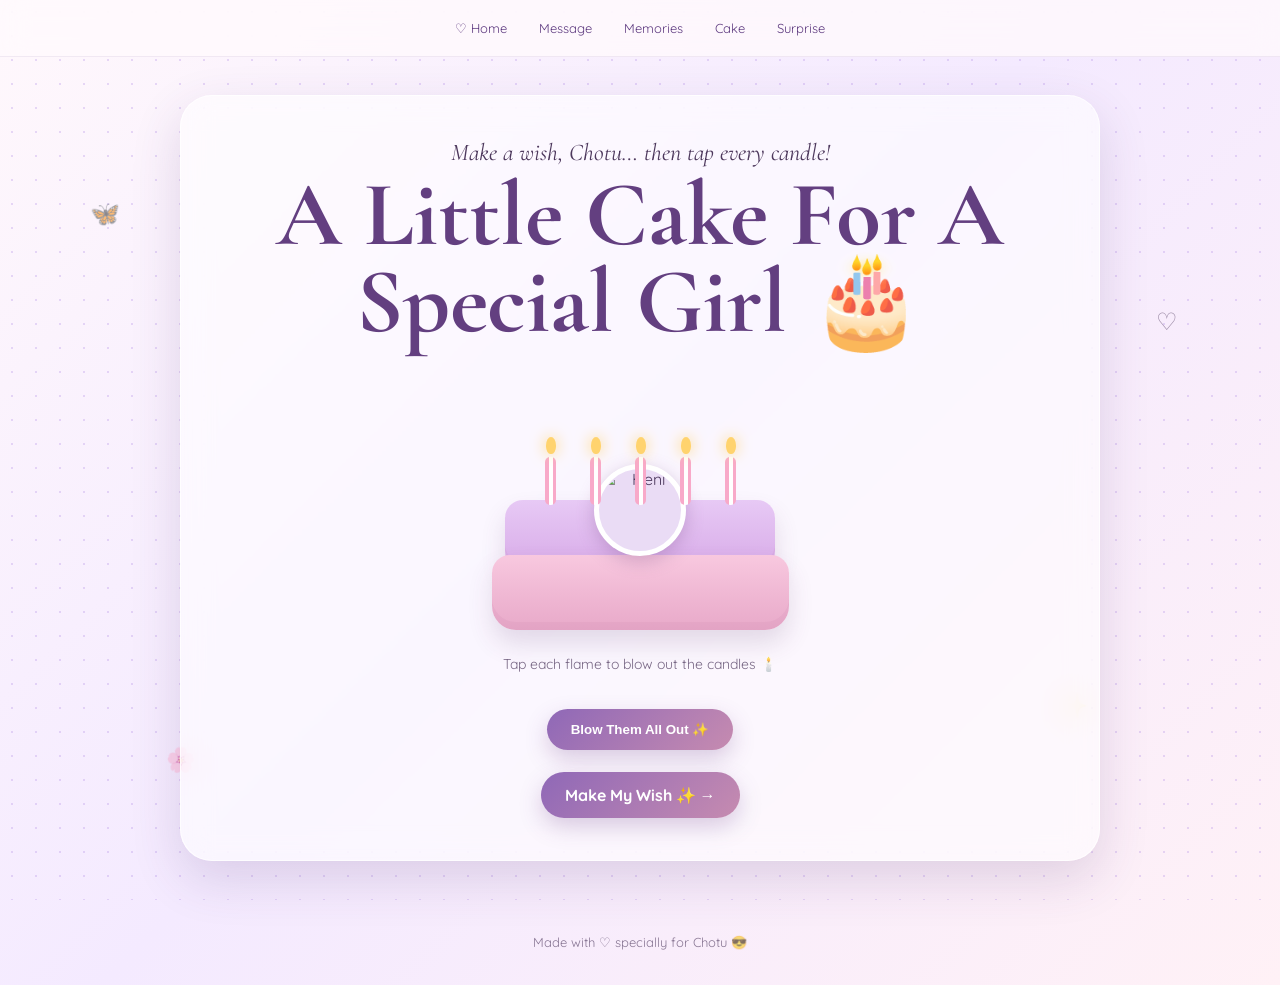
==== cake.html @ 4b4d5ca4 "Add files via upload" ====
<!doctype html><html lang="en"><head><meta charset="utf-8"><meta name="viewport" content="width=device-width,initial-scale=1">
<title>A Little Cake For A Special Girl 🎂</title><link rel="stylesheet" href="style.css"></head><body>
<div class="floating f1">🦋</div><div class="floating f2">♡</div><div class="floating f3">🌸</div><div class="floating f4">✨</div>
<nav><a href="index.html">♡ Home</a><a href="message.html">Message</a><a href="memories.html">Memories</a><a href="cake.html">Cake</a><a href="surprise.html">Surprise</a></nav><main class="hero"><div class="container"><div class="card"><div class="script" style="font-size:24px">Make a wish, Chotu… then tap every candle!</div><h1>A Little Cake For A Special Girl 🎂</h1><div class="cake-wrap">
        <div class="cake">
          <div class="candles"><div class="candle"><span class="flame"></span></div><div class="candle"><span class="flame"></span></div><div class="candle"><span class="flame"></span></div><div class="candle"><span class="flame"></span></div><div class="candle"><span class="flame"></span></div></div>
          <img class="cake-photo" src="assets/photo1.jpg" alt="Heni">
          <div class="icing"></div><div class="layer top"></div><div class="layer bottom"></div>
        </div><p class="hint">Tap each flame to blow out the candles 🕯️</p>
        <button class="btn" id="wishBtn">Blow Them All Out ✨</button>
        </div><a class="btn" href="surprise.html">Make My Wish ✨ →</a></div></div></main>
<footer>Made with ♡ specially for Chotu 😎</footer><script src="script.js"></script></body></html>
---- style.css ----
@import url('https://fonts.googleapis.com/css2?family=Cormorant+Garamond:wght@500;600;700&family=Quicksand:wght@400;500;600;700&display=swap');

:root{
  --lav:#b99be8; --deep:#5d397f; --pink:#f5c9dc; --cream:#fff8fb;
  --glass:rgba(255,255,255,.58); --shadow:0 18px 50px rgba(83,52,111,.16);
}
*{box-sizing:border-box}
html{scroll-behavior:smooth}
body{
  margin:0; min-height:100vh; color:#4d385d; font-family:Quicksand,sans-serif;
  background:linear-gradient(135deg,#fff8fc 0%,#f4eaff 48%,#fff1f6 100%);
  overflow-x:hidden;
}
body:before{
  content:""; position:fixed; inset:0; pointer-events:none; opacity:.35;
  background-image:radial-gradient(#b99be8 1px,transparent 1px);
  background-size:24px 24px;
}
nav{
  position:sticky; top:0; z-index:20; display:flex; justify-content:center; gap:8px;
  padding:12px 8px; background:rgba(255,250,253,.76); backdrop-filter:blur(14px);
  border-bottom:1px solid rgba(120,80,150,.1);
}
nav a{color:var(--deep); text-decoration:none; padding:8px 12px; border-radius:20px; font-size:13px}
nav a:hover,nav a.active{background:#eadcf8}
.container{width:min(920px,92%); margin:auto}
.hero{min-height:calc(100vh - 58px); display:grid; place-items:center; text-align:center; position:relative}
.card{
  background:var(--glass); border:1px solid rgba(255,255,255,.75); border-radius:32px;
  padding:42px 28px; box-shadow:var(--shadow); backdrop-filter:blur(15px);
}
.script{font-family:"Cormorant Garamond",serif; font-style:italic}
h1{font-family:"Cormorant Garamond",serif; font-size:clamp(48px,13vw,92px); margin:4px 0; color:#633f80; line-height:.95}
h2{font-family:"Cormorant Garamond",serif; font-size:clamp(34px,8vw,58px); margin:8px 0 18px; color:#68417f}
.subtitle{font-size:18px; line-height:1.7}
.btn{
  display:inline-block; border:0; cursor:pointer; margin-top:22px; padding:13px 24px;
  border-radius:30px; color:white; background:linear-gradient(135deg,#8f68b7,#c68bb0);
  box-shadow:0 9px 22px rgba(111,68,139,.25); text-decoration:none; font-weight:700;
}
.floating{position:fixed; z-index:0; animation:float 5s ease-in-out infinite; opacity:.55; font-size:24px}
.f1{left:7%;top:22%}.f2{right:8%;top:34%;animation-delay:1s}.f3{left:13%;bottom:14%;animation-delay:2s}.f4{right:15%;bottom:20%;animation-delay:3s}
@keyframes float{50%{transform:translateY(-18px) rotate(7deg)}}
section{padding:70px 0}
.message{text-align:center; max-width:700px; margin:auto; line-height:2; font-size:16px}
.signature{margin-top:25px;font-family:"Cormorant Garamond",serif;font-size:28px;color:#7c4b91}
.gallery{display:grid;grid-template-columns:repeat(3,1fr);gap:18px}
.photo{
  background:white;padding:10px 10px 28px;border-radius:8px;box-shadow:0 10px 25px rgba(70,40,90,.13);
  transform:rotate(-2deg);transition:.3s;cursor:pointer
}
.photo:nth-child(2){transform:rotate(2deg);margin-top:25px}.photo:nth-child(3){transform:rotate(-1deg)}
.photo:hover{transform:translateY(-8px) rotate(0)}
.photo img{width:100%;aspect-ratio:1/1;object-fit:cover;border-radius:4px;background:#eadcf5}
.caption{text-align:center;margin-top:10px;font-family:"Cormorant Garamond",serif;font-size:20px}
.cake-wrap{text-align:center}
.cake{
  position:relative;width:min(330px,80vw);height:205px;margin:80px auto 25px;
}
.layer{position:absolute;left:5%;width:90%;height:75px;border-radius:18px 18px 24px 24px;background:linear-gradient(#f8c8df,#e8a9c9);box-shadow:inset 0 -8px rgba(170,91,137,.08),0 14px 25px rgba(100,60,110,.16)}
.layer.bottom{bottom:0}.layer.top{bottom:55px;width:82%;left:9%;background:linear-gradient(#e7c9f5,#d7a9e7)}
.icing{position:absolute;bottom:105px;left:9%;width:82%;height:22px;border-radius:50%;background:#fff3fa}
.cake-photo{position:absolute;z-index:4;bottom:74px;left:50%;transform:translateX(-50%);width:92px;height:92px;border-radius:50%;object-fit:cover;border:5px solid #fff;box-shadow:0 5px 18px #80558d55;background:#eadcf5}
.candles{position:absolute;z-index:5;left:0;right:0;bottom:125px;display:flex;justify-content:center;gap:34px}
.candle{width:11px;height:48px;background:repeating-linear-gradient(90deg,#f8a9c9 0 4px,#fff 4px 8px);border-radius:5px;position:relative}
.flame{position:absolute;left:1px;top:-20px;width:10px;height:17px;background:#ffd36e;border-radius:50% 50% 45% 45%;box-shadow:0 0 15px #ffd36e;animation:flicker .45s infinite alternate;cursor:pointer}
.flame.off{display:none}
@keyframes flicker{to{transform:scale(.8) rotate(4deg)}}
.hint{font-size:14px;opacity:.75}
.final{text-align:center}
#surprise{display:none;margin-top:25px;animation:pop .8s ease}
@keyframes pop{from{opacity:0;transform:scale(.8)}to{opacity:1;transform:scale(1)}}
.heart{font-size:44px;animation:pulse 1.2s infinite}
@keyframes pulse{50%{transform:scale(1.15)}}
footer{text-align:center;padding:35px 0;opacity:.65;font-size:13px}
@media(max-width:650px){nav{gap:0;overflow-x:auto;justify-content:flex-start}nav a{white-space:nowrap;font-size:12px}.card{padding:32px 18px}.gallery{grid-template-columns:1fr;max-width:320px;margin:auto}.photo:nth-child(2){margin-top:0}.cake{margin-top:65px}}
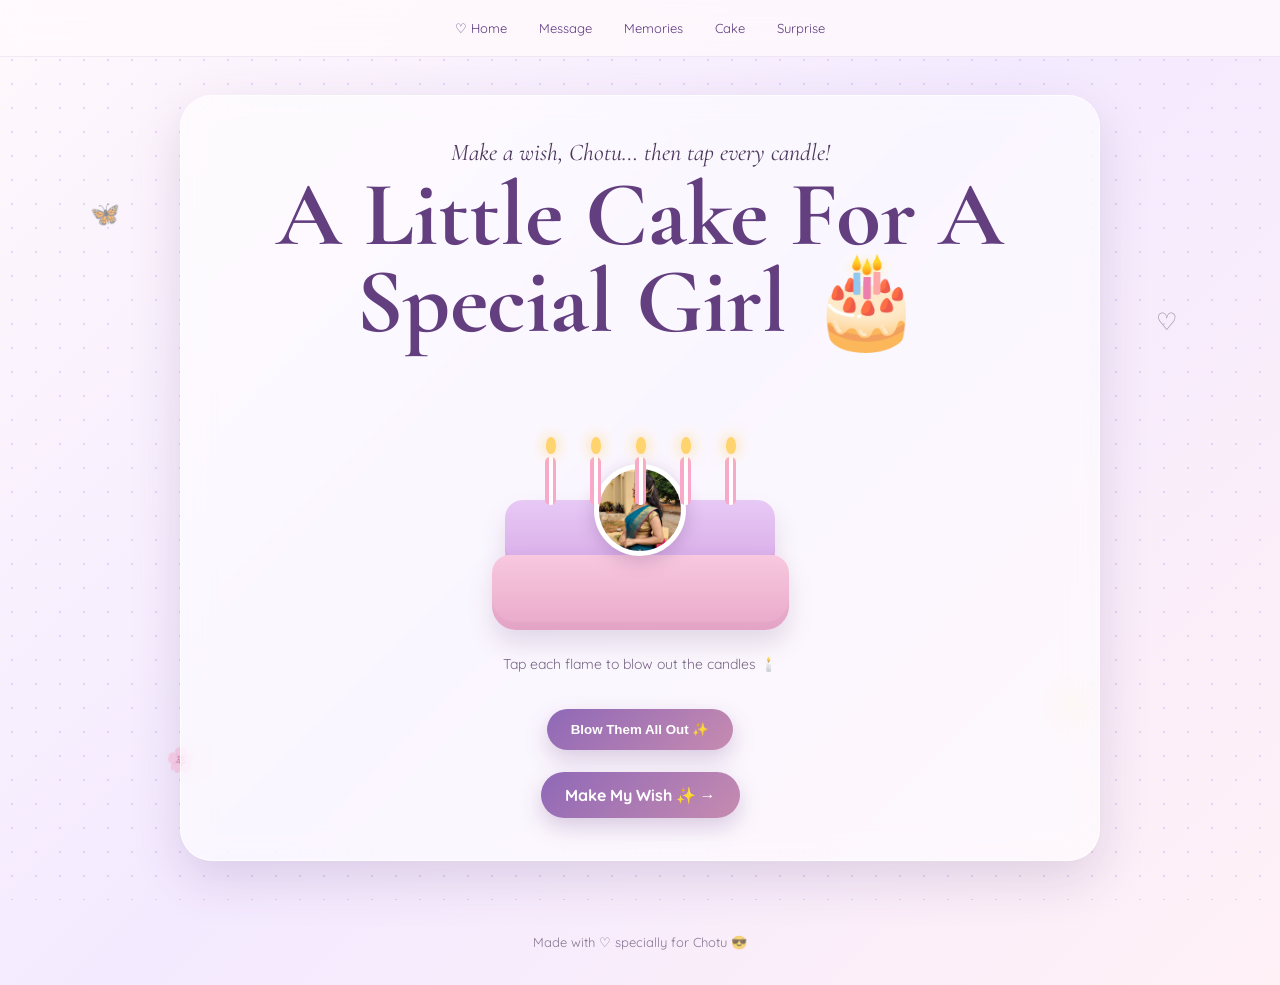
==== commit 4fd050d0: "Update cake.html" ====
--- a/cake.html
+++ b/cake.html
@@ -4,9 +4,9 @@
 <nav><a href="index.html">♡ Home</a><a href="message.html">Message</a><a href="memories.html">Memories</a><a href="cake.html">Cake</a><a href="surprise.html">Surprise</a></nav><main class="hero"><div class="container"><div class="card"><div class="script" style="font-size:24px">Make a wish, Chotu… then tap every candle!</div><h1>A Little Cake For A Special Girl 🎂</h1><div class="cake-wrap">
         <div class="cake">
           <div class="candles"><div class="candle"><span class="flame"></span></div><div class="candle"><span class="flame"></span></div><div class="candle"><span class="flame"></span></div><div class="candle"><span class="flame"></span></div><div class="candle"><span class="flame"></span></div></div>
-          <img class="cake-photo" src="assets/photo1.jpg" alt="Heni">
+          <img class="cake-photo" src="photo1.jpg" alt="Heni">
           <div class="icing"></div><div class="layer top"></div><div class="layer bottom"></div>
         </div><p class="hint">Tap each flame to blow out the candles 🕯️</p>
         <button class="btn" id="wishBtn">Blow Them All Out ✨</button>
         </div><a class="btn" href="surprise.html">Make My Wish ✨ →</a></div></div></main>
-<footer>Made with ♡ specially for Chotu 😎</footer><script src="script.js"></script></body></html>+<footer>Made with ♡ specially for Chotu 😎</footer><script src="script.js"></script></body></html>
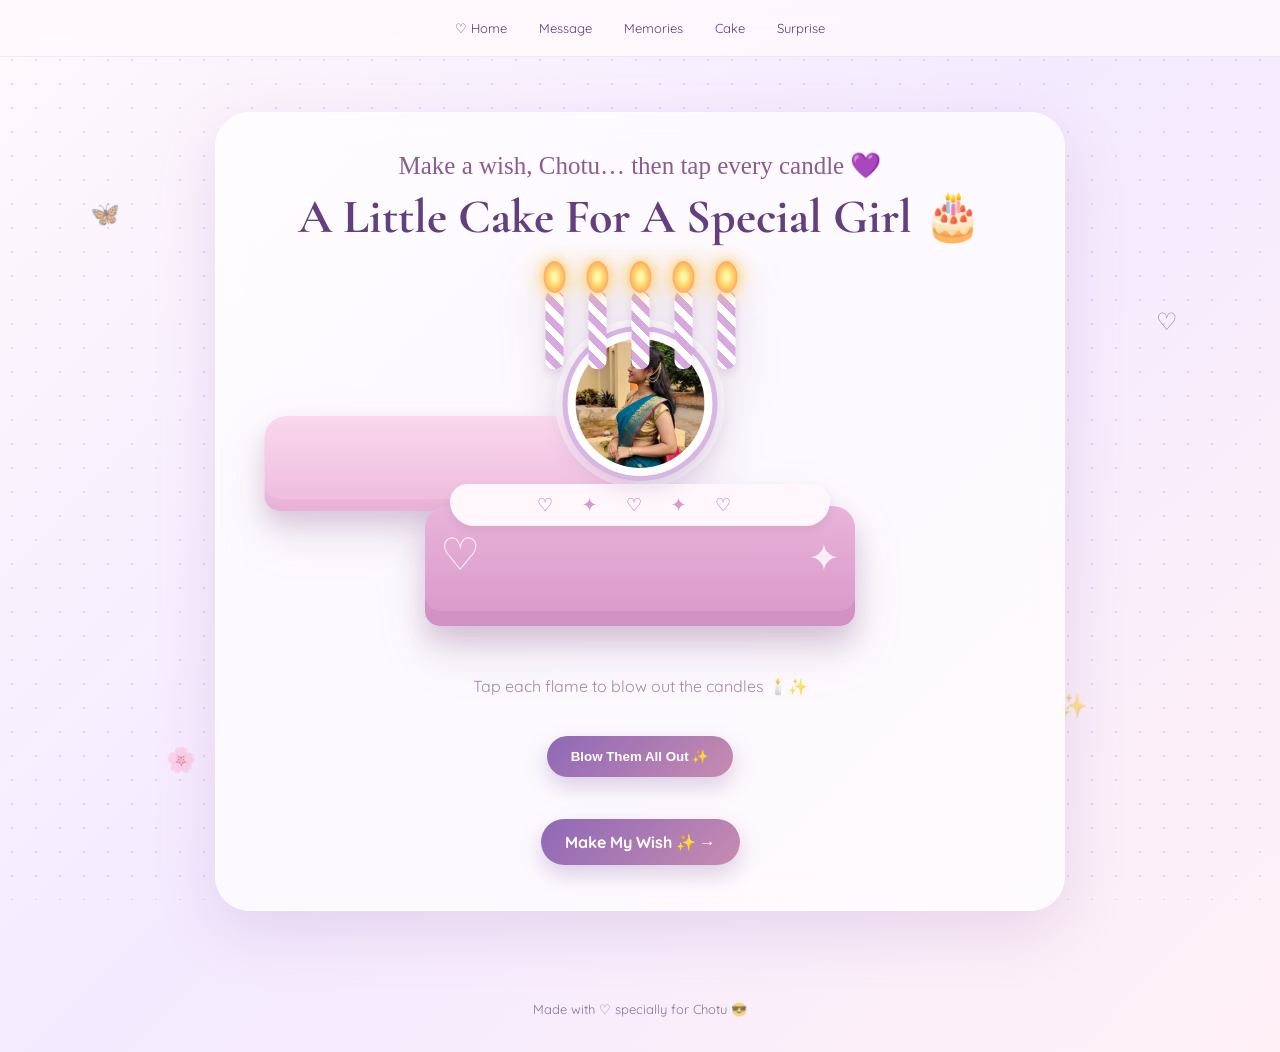
==== commit 5c6d755b: "Update cake.html" ====
--- a/cake.html
+++ b/cake.html
@@ -1,12 +1,378 @@
-<!doctype html><html lang="en"><head><meta charset="utf-8"><meta name="viewport" content="width=device-width,initial-scale=1">
-<title>A Little Cake For A Special Girl 🎂</title><link rel="stylesheet" href="style.css"></head><body>
-<div class="floating f1">🦋</div><div class="floating f2">♡</div><div class="floating f3">🌸</div><div class="floating f4">✨</div>
-<nav><a href="index.html">♡ Home</a><a href="message.html">Message</a><a href="memories.html">Memories</a><a href="cake.html">Cake</a><a href="surprise.html">Surprise</a></nav><main class="hero"><div class="container"><div class="card"><div class="script" style="font-size:24px">Make a wish, Chotu… then tap every candle!</div><h1>A Little Cake For A Special Girl 🎂</h1><div class="cake-wrap">
-        <div class="cake">
-          <div class="candles"><div class="candle"><span class="flame"></span></div><div class="candle"><span class="flame"></span></div><div class="candle"><span class="flame"></span></div><div class="candle"><span class="flame"></span></div><div class="candle"><span class="flame"></span></div></div>
-          <img class="cake-photo" src="photo1.jpg" alt="Heni">
-          <div class="icing"></div><div class="layer top"></div><div class="layer bottom"></div>
-        </div><p class="hint">Tap each flame to blow out the candles 🕯️</p>
-        <button class="btn" id="wishBtn">Blow Them All Out ✨</button>
-        </div><a class="btn" href="surprise.html">Make My Wish ✨ →</a></div></div></main>
-<footer>Made with ♡ specially for Chotu 😎</footer><script src="script.js"></script></body></html>
+<!doctype html>
+
+<html lang="en">
+<head>
+  <meta charset="utf-8">
+  <meta name="viewport" content="width=device-width,initial-scale=1">  <title>A Little Cake For A Special Girl 🎂</title>  <link rel="stylesheet" href="style.css">  <style>
+    /* ===== BEAUTIFUL CAKE PAGE ===== */
+
+    .cake-page {
+      min-height: 100vh;
+      display: flex;
+      align-items: center;
+      justify-content: center;
+      padding: 55px 15px;
+    }
+
+    .cake-card {
+      width: min(850px, 96%);
+      text-align: center;
+      padding: 38px 20px 45px;
+      border-radius: 35px;
+      background: rgba(255,255,255,0.72);
+      backdrop-filter: blur(15px);
+      box-shadow: 0 20px 60px rgba(150, 100, 170, 0.18);
+      border: 1px solid rgba(255,255,255,0.8);
+    }
+
+    .cake-card h1 {
+      font-size: clamp(30px, 5vw, 48px);
+      margin: 12px 0 5px;
+    }
+
+    .cake-intro {
+      font-family: cursive;
+      font-size: clamp(19px, 3vw, 25px);
+      color: #8b5c91;
+      margin-bottom: 15px;
+    }
+
+    .cake-wrap {
+      margin-top: 15px;
+    }
+
+    /* BIGGER CAKE */
+    .cake {
+      position: relative;
+      width: min(470px, 90vw);
+      height: 360px;
+      margin: 55px auto 20px;
+      filter: drop-shadow(0 20px 22px rgba(120,70,130,.18));
+    }
+
+    /* PHOTO FRAME */
+    .cake-photo {
+      position: absolute;
+      z-index: 8;
+
+      width: 145px;
+      height: 145px;
+
+      left: 50%;
+      top: 35px;
+      transform: translateX(-50%);
+
+      object-fit: cover;
+
+      border-radius: 50%;
+      border: 8px solid #fff;
+      outline: 5px solid #d9b5e4;
+
+      box-shadow:
+        0 8px 25px rgba(120,70,130,.25),
+        0 0 0 12px rgba(255,255,255,.45);
+
+      background: #f5e8f7;
+    }
+
+    /* PHOTO HEART DECORATION */
+    .cake-photo::after {
+      content: "♡";
+    }
+
+    /* CAKE BASE */
+    .layer {
+      position: absolute;
+      left: 50%;
+      transform: translateX(-50%);
+      border-radius: 22px 22px 15px 15px;
+    }
+
+    .layer.top {
+      width: 365px;
+      height: 95px;
+      bottom: 145px;
+
+      background:
+        linear-gradient(
+          to bottom,
+          #f9d8ed,
+          #eeb9dc
+        );
+
+      box-shadow:
+        inset 0 -12px 0 rgba(190,120,175,.12),
+        0 12px 20px rgba(130,70,130,.15);
+    }
+
+    .layer.bottom {
+      width: 430px;
+      height: 120px;
+      bottom: 30px;
+
+      background:
+        linear-gradient(
+          to bottom,
+          #e8b4d9,
+          #d997ca
+        );
+
+      box-shadow:
+        inset 0 -15px 0 rgba(150,80,140,.12),
+        0 15px 25px rgba(130,70,130,.18);
+    }
+
+    /* ICING */
+    .icing {
+      position: absolute;
+      z-index: 5;
+
+      left: 50%;
+      transform: translateX(-50%);
+
+      bottom: 130px;
+
+      width: 380px;
+      height: 42px;
+
+      background: #fff7fc;
+
+      border-radius: 25px 25px 35px 35px;
+
+      box-shadow:
+        0 5px 8px rgba(130,70,130,.1);
+    }
+
+    .icing::before,
+    .icing::after {
+      content: "♡  ✦  ♡  ✦  ♡";
+      position: absolute;
+      left: 0;
+      right: 0;
+      text-align: center;
+      color: #d49bcf;
+      font-size: 18px;
+      top: 9px;
+      letter-spacing: 12px;
+    }
+
+    /* CANDLES */
+    .candles {
+      position: absolute;
+      z-index: 10;
+
+      top: -5px;
+      left: 50%;
+      transform: translateX(-50%);
+
+      display: flex;
+      justify-content: center;
+      gap: 25px;
+    }
+
+    .candle {
+      position: relative;
+
+      width: 18px;
+      height: 78px;
+
+      border-radius: 8px;
+
+      background:
+        repeating-linear-gradient(
+          45deg,
+          #fff,
+          #fff 7px,
+          #d7a9df 7px,
+          #d7a9df 14px
+        );
+
+      box-shadow:
+        0 5px 10px rgba(100,50,110,.15);
+    }
+
+    /* FLAMES */
+    .flame {
+      position: absolute;
+
+      width: 22px;
+      height: 32px;
+
+      left: 50%;
+      top: -30px;
+
+      transform: translateX(-50%);
+
+      background: radial-gradient(
+        ellipse at center,
+        #fff6a8 15%,
+        #ffd166 45%,
+        #ff9f68 75%
+      );
+
+      border-radius: 50% 50% 50% 50%;
+
+      animation: flicker .8s infinite alternate;
+
+      box-shadow:
+        0 0 12px #ffd166,
+        0 0 25px rgba(255,190,80,.65);
+    }
+
+    @keyframes flicker {
+      from {
+        transform: translateX(-50%) scale(1) rotate(-3deg);
+      }
+
+      to {
+        transform: translateX(-50%) scale(1.12) rotate(3deg);
+      }
+    }
+
+    /* CAKE DECORATIONS */
+    .cake::before {
+      content: "♡";
+      position: absolute;
+      z-index: 12;
+
+      left: 35px;
+      bottom: 75px;
+
+      color: #fff;
+      font-size: 45px;
+      opacity: .8;
+    }
+
+    .cake::after {
+      content: "✦";
+      position: absolute;
+      z-index: 12;
+
+      right: 35px;
+      bottom: 75px;
+
+      color: #fff;
+      font-size: 38px;
+      opacity: .8;
+    }
+
+    .hint {
+      color: #85638b;
+      font-size: 16px;
+      margin: 5px 0 18px;
+    }
+
+    #wishBtn {
+      border: none;
+      cursor: pointer;
+    }
+
+    /* MOBILE */
+    @media (max-width: 600px) {
+
+      .cake-card {
+        padding: 30px 10px 35px;
+      }
+
+      .cake {
+        width: 100%;
+        height: 315px;
+        transform: scale(.82);
+        transform-origin: top center;
+        margin-bottom: -35px;
+      }
+
+      .cake-photo {
+        width: 125px;
+        height: 125px;
+      }
+
+      .candles {
+        gap: 16px;
+      }
+
+      .cake-card h1 {
+        line-height: 1.15;
+      }
+    }
+  </style></head><body>  <div class="floating f1">🦋</div>
+  <div class="floating f2">♡</div>
+  <div class="floating f3">🌸</div>
+  <div class="floating f4">✨</div>  <nav>
+    <a href="index.html">♡ Home</a>
+    <a href="message.html">Message</a>
+    <a href="memories.html">Memories</a>
+    <a href="cake.html">Cake</a>
+    <a href="surprise.html">Surprise</a>
+  </nav>  <main class="cake-page"><div class="cake-card">
+
+  <div class="cake-intro">
+    Make a wish, Chotu… then tap every candle 💜
+  </div>
+
+  <h1>A Little Cake For A Special Girl 🎂</h1>
+
+  <div class="cake-wrap">
+
+    <div class="cake">
+
+      <div class="candles">
+
+        <div class="candle">
+          <span class="flame"></span>
+        </div>
+
+        <div class="candle">
+          <span class="flame"></span>
+        </div>
+
+        <div class="candle">
+          <span class="flame"></span>
+        </div>
+
+        <div class="candle">
+          <span class="flame"></span>
+        </div>
+
+        <div class="candle">
+          <span class="flame"></span>
+        </div>
+
+      </div>
+
+      <img
+        class="cake-photo"
+        src="photo1.jpg"
+        alt="Heni"
+      >
+
+      <div class="icing"></div>
+
+      <div class="layer top"></div>
+
+      <div class="layer bottom"></div>
+
+    </div>
+
+    <p class="hint">
+      Tap each flame to blow out the candles 🕯️✨
+    </p>
+
+    <button class="btn" id="wishBtn">
+      Blow Them All Out ✨
+    </button>
+
+  </div>
+
+  <br>
+
+  <a class="btn" href="surprise.html">
+    Make My Wish ✨ →
+  </a>
+
+</div>
+
+  </main>  <footer>
+    Made with ♡ specially for Chotu 😎
+  </footer>  <script src="script.js"></script></body>
+</html>
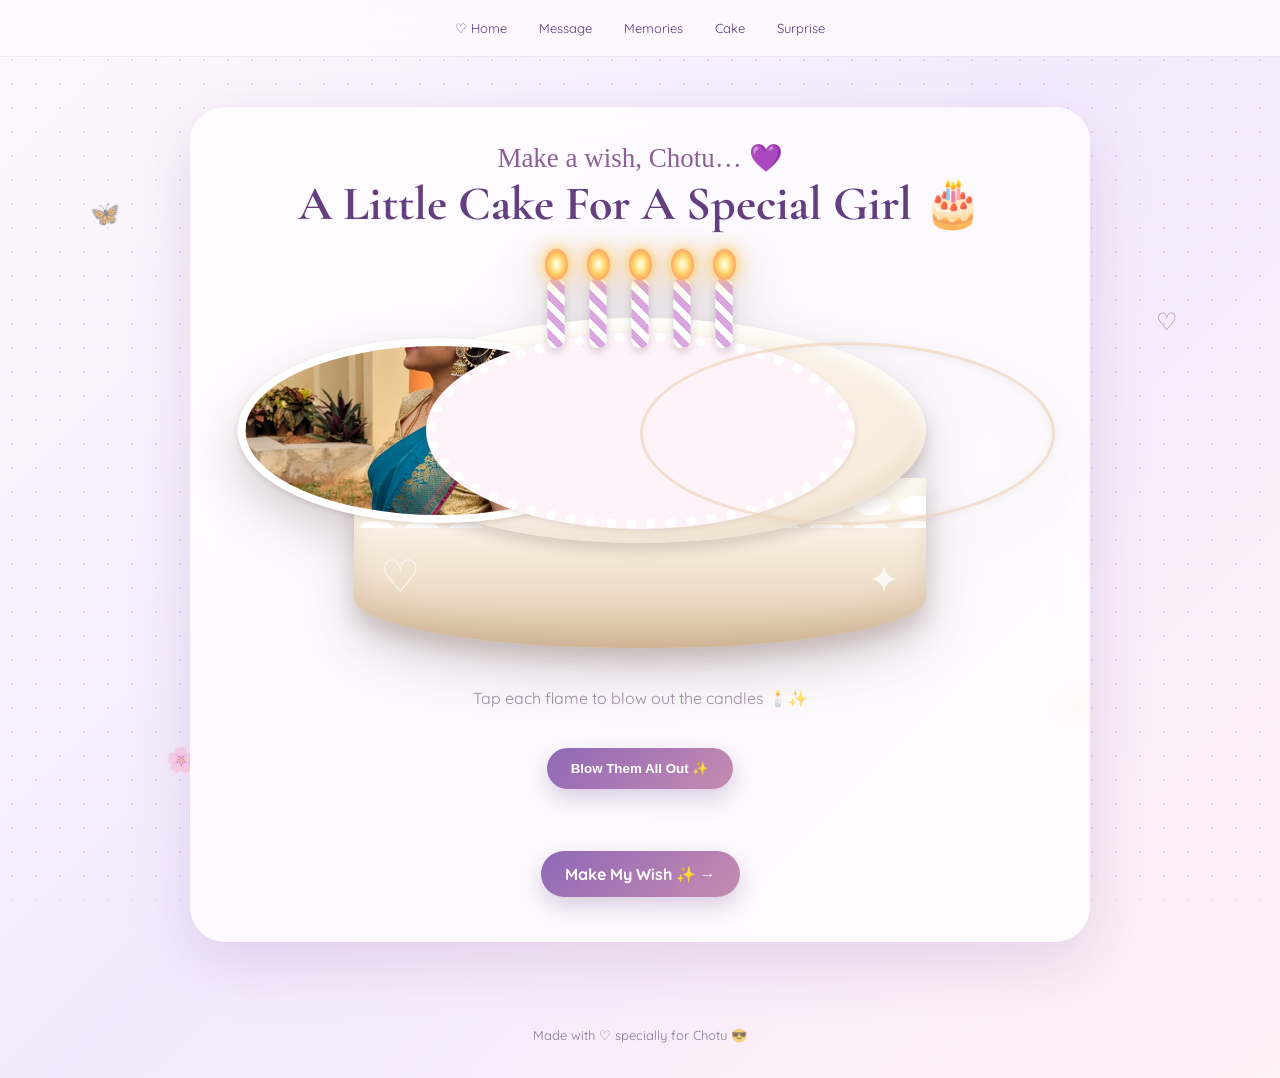
==== commit 2d1fd71c: "Update cake.html" ====
--- a/cake.html
+++ b/cake.html
@@ -1,321 +1,507 @@
 <!doctype html>
-
 <html lang="en">
 <head>
-  <meta charset="utf-8">
-  <meta name="viewport" content="width=device-width,initial-scale=1">  <title>A Little Cake For A Special Girl 🎂</title>  <link rel="stylesheet" href="style.css">  <style>
-    /* ===== BEAUTIFUL CAKE PAGE ===== */
-
-    .cake-page {
-      min-height: 100vh;
-      display: flex;
-      align-items: center;
-      justify-content: center;
-      padding: 55px 15px;
-    }
-
-    .cake-card {
-      width: min(850px, 96%);
-      text-align: center;
-      padding: 38px 20px 45px;
-      border-radius: 35px;
-      background: rgba(255,255,255,0.72);
-      backdrop-filter: blur(15px);
-      box-shadow: 0 20px 60px rgba(150, 100, 170, 0.18);
-      border: 1px solid rgba(255,255,255,0.8);
-    }
-
-    .cake-card h1 {
-      font-size: clamp(30px, 5vw, 48px);
-      margin: 12px 0 5px;
-    }
-
-    .cake-intro {
-      font-family: cursive;
-      font-size: clamp(19px, 3vw, 25px);
-      color: #8b5c91;
-      margin-bottom: 15px;
-    }
-
-    .cake-wrap {
-      margin-top: 15px;
-    }
-
-    /* BIGGER CAKE */
-    .cake {
-      position: relative;
-      width: min(470px, 90vw);
-      height: 360px;
-      margin: 55px auto 20px;
-      filter: drop-shadow(0 20px 22px rgba(120,70,130,.18));
-    }
-
-    /* PHOTO FRAME */
-    .cake-photo {
-      position: absolute;
-      z-index: 8;
-
-      width: 145px;
-      height: 145px;
-
-      left: 50%;
-      top: 35px;
-      transform: translateX(-50%);
-
-      object-fit: cover;
-
-      border-radius: 50%;
-      border: 8px solid #fff;
-      outline: 5px solid #d9b5e4;
-
-      box-shadow:
-        0 8px 25px rgba(120,70,130,.25),
-        0 0 0 12px rgba(255,255,255,.45);
-
-      background: #f5e8f7;
-    }
-
-    /* PHOTO HEART DECORATION */
-    .cake-photo::after {
-      content: "♡";
-    }
-
-    /* CAKE BASE */
-    .layer {
-      position: absolute;
-      left: 50%;
-      transform: translateX(-50%);
-      border-radius: 22px 22px 15px 15px;
-    }
-
-    .layer.top {
-      width: 365px;
-      height: 95px;
-      bottom: 145px;
-
-      background:
-        linear-gradient(
-          to bottom,
-          #f9d8ed,
-          #eeb9dc
-        );
-
-      box-shadow:
-        inset 0 -12px 0 rgba(190,120,175,.12),
-        0 12px 20px rgba(130,70,130,.15);
-    }
-
-    .layer.bottom {
-      width: 430px;
-      height: 120px;
-      bottom: 30px;
-
-      background:
-        linear-gradient(
-          to bottom,
-          #e8b4d9,
-          #d997ca
-        );
-
-      box-shadow:
-        inset 0 -15px 0 rgba(150,80,140,.12),
-        0 15px 25px rgba(130,70,130,.18);
-    }
-
-    /* ICING */
-    .icing {
-      position: absolute;
-      z-index: 5;
-
-      left: 50%;
-      transform: translateX(-50%);
-
-      bottom: 130px;
-
-      width: 380px;
-      height: 42px;
-
-      background: #fff7fc;
-
-      border-radius: 25px 25px 35px 35px;
-
-      box-shadow:
-        0 5px 8px rgba(130,70,130,.1);
-    }
-
-    .icing::before,
-    .icing::after {
-      content: "♡  ✦  ♡  ✦  ♡";
-      position: absolute;
-      left: 0;
-      right: 0;
-      text-align: center;
-      color: #d49bcf;
-      font-size: 18px;
-      top: 9px;
-      letter-spacing: 12px;
-    }
-
-    /* CANDLES */
-    .candles {
-      position: absolute;
-      z-index: 10;
-
-      top: -5px;
-      left: 50%;
-      transform: translateX(-50%);
-
-      display: flex;
-      justify-content: center;
-      gap: 25px;
-    }
-
-    .candle {
-      position: relative;
-
-      width: 18px;
-      height: 78px;
-
-      border-radius: 8px;
-
-      background:
-        repeating-linear-gradient(
-          45deg,
-          #fff,
-          #fff 7px,
-          #d7a9df 7px,
-          #d7a9df 14px
-        );
-
-      box-shadow:
-        0 5px 10px rgba(100,50,110,.15);
-    }
-
-    /* FLAMES */
-    .flame {
-      position: absolute;
-
-      width: 22px;
-      height: 32px;
-
-      left: 50%;
-      top: -30px;
-
-      transform: translateX(-50%);
-
-      background: radial-gradient(
-        ellipse at center,
-        #fff6a8 15%,
-        #ffd166 45%,
-        #ff9f68 75%
-      );
-
-      border-radius: 50% 50% 50% 50%;
-
-      animation: flicker .8s infinite alternate;
-
-      box-shadow:
-        0 0 12px #ffd166,
-        0 0 25px rgba(255,190,80,.65);
-    }
-
-    @keyframes flicker {
-      from {
-        transform: translateX(-50%) scale(1) rotate(-3deg);
-      }
-
-      to {
-        transform: translateX(-50%) scale(1.12) rotate(3deg);
-      }
-    }
-
-    /* CAKE DECORATIONS */
-    .cake::before {
-      content: "♡";
-      position: absolute;
-      z-index: 12;
-
-      left: 35px;
-      bottom: 75px;
-
-      color: #fff;
-      font-size: 45px;
-      opacity: .8;
-    }
-
-    .cake::after {
-      content: "✦";
-      position: absolute;
-      z-index: 12;
-
-      right: 35px;
-      bottom: 75px;
-
-      color: #fff;
-      font-size: 38px;
-      opacity: .8;
-    }
-
-    .hint {
-      color: #85638b;
-      font-size: 16px;
-      margin: 5px 0 18px;
-    }
-
-    #wishBtn {
-      border: none;
-      cursor: pointer;
-    }
-
-    /* MOBILE */
-    @media (max-width: 600px) {
-
-      .cake-card {
-        padding: 30px 10px 35px;
-      }
-
-      .cake {
-        width: 100%;
-        height: 315px;
-        transform: scale(.82);
-        transform-origin: top center;
-        margin-bottom: -35px;
-      }
-
-      .cake-photo {
-        width: 125px;
-        height: 125px;
-      }
-
-      .candles {
-        gap: 16px;
-      }
-
-      .cake-card h1 {
-        line-height: 1.15;
-      }
-    }
-  </style></head><body>  <div class="floating f1">🦋</div>
-  <div class="floating f2">♡</div>
-  <div class="floating f3">🌸</div>
-  <div class="floating f4">✨</div>  <nav>
-    <a href="index.html">♡ Home</a>
-    <a href="message.html">Message</a>
-    <a href="memories.html">Memories</a>
-    <a href="cake.html">Cake</a>
-    <a href="surprise.html">Surprise</a>
-  </nav>  <main class="cake-page"><div class="cake-card">
+<meta charset="utf-8">
+<meta name="viewport" content="width=device-width,initial-scale=1">
+
+<title>A Little Cake For A Special Girl 🎂</title>
+
+<link rel="stylesheet" href="style.css">
+
+<style>
+
+/* ==============================
+   CAKE PAGE
+================================ */
+
+.cake-page{
+  min-height:100vh;
+  display:flex;
+  justify-content:center;
+  align-items:center;
+  padding:50px 12px;
+}
+
+.cake-card{
+  width:min(900px,96%);
+  text-align:center;
+  padding:35px 10px 45px;
+  border-radius:35px;
+
+  background:rgba(255,255,255,.72);
+  backdrop-filter:blur(15px);
+
+  box-shadow:0 20px 60px rgba(130,80,150,.18);
+}
+
+.cake-intro{
+  font-family:cursive;
+  font-size:clamp(20px,4vw,27px);
+  color:#8c6095;
+}
+
+.cake-card h1{
+  font-size:clamp(30px,6vw,48px);
+  margin:8px 0 5px;
+}
+
+
+/* ==============================
+   BIG REALISTIC CSS CAKE
+================================ */
+
+.cake-wrap{
+  margin-top:30px;
+}
+
+.cake{
+  position:relative;
+
+  /* LARGE CAKE */
+  width:min(650px,94vw);
+  height:390px;
+
+  margin:55px auto 10px;
+
+  filter:drop-shadow(
+    0 22px 25px rgba(80,45,40,.22)
+  );
+}
+
+
+/* ==============================
+   CAKE SIDE
+================================ */
+
+.cake .layer.bottom{
+
+  position:absolute;
+
+  width:88%;
+  height:170px;
+
+  left:6%;
+  bottom:25px;
+
+  border-radius:
+    0 0 48% 48% /
+    0 0 30% 30%;
+
+  background:
+    linear-gradient(
+      to bottom,
+      #fffdf6 0%,
+      #f9eee0 35%,
+      #ead7bf 75%,
+      #d9c0a1 100%
+    );
+
+  box-shadow:
+    inset 0 -18px 25px rgba(130,90,50,.12),
+    0 12px 18px rgba(80,50,30,.15);
+}
+
+
+/* Cake side cream decoration */
+
+.cake .layer.bottom::before{
+
+  content:"";
+
+  position:absolute;
+
+  left:0;
+  top:15px;
+
+  width:100%;
+  height:35px;
+
+  background:
+    radial-gradient(
+      ellipse,
+      #fff 0%,
+      #fff 55%,
+      transparent 57%
+    );
+
+  background-size:45px 25px;
+}
+
+
+/* ==============================
+   CAKE TOP
+================================ */
+
+.cake .layer.top{
+
+  position:absolute;
+
+  z-index:3;
+
+  width:88%;
+  height:225px;
+
+  left:6%;
+  top:35px;
+
+  border-radius:50%;
+
+  background:
+    linear-gradient(
+      145deg,
+      #fffef9,
+      #f7e9d7
+    );
+
+  box-shadow:
+
+    inset 0 8px 15px rgba(255,255,255,.9),
+
+    inset 0 -12px 18px rgba(170,120,80,.12),
+
+    0 8px 12px rgba(70,40,25,.16);
+}
+
+
+/* ==============================
+   PHOTO INSIDE CAKE
+================================ */
+
+.cake-photo{
+
+  position:absolute;
+
+  z-index:6;
+
+  width:62%;
+  height:185px;
+
+  left:19%;
+  top:55px;
+
+  object-fit:cover;
+
+  /*
+     Makes photo look like it is
+     printed on the cake surface
+  */
+
+  border-radius:50%;
+
+  border:8px solid #fff;
+
+  box-shadow:
+    0 2px 5px rgba(70,40,30,.15),
+    inset 0 0 10px rgba(80,50,30,.12);
+
+  background:#f5e9dc;
+}
+
+
+/* ==============================
+   CREAM RING AROUND PHOTO
+================================ */
+
+.cake .icing{
+
+  position:absolute;
+
+  z-index:7;
+
+  width:66%;
+  height:197px;
+
+  left:17%;
+  top:49px;
+
+  border-radius:50%;
+
+  border:10px dotted #fff;
+
+  pointer-events:none;
+
+  filter:
+    drop-shadow(
+      0 2px 3px rgba(80,50,30,.12)
+    );
+}
+
+
+/* ==============================
+   EXTRA CAKE CREAM DOTS
+================================ */
+
+.cake .icing::before{
+
+  content:"";
+
+  position:absolute;
+
+  width:100%;
+  height:100%;
+
+  border-radius:50%;
+
+  border:3px solid rgba(239,216,190,.7);
+}
+
+
+/* ==============================
+   CANDLES
+================================ */
+
+.candles{
+
+  position:absolute;
+
+  z-index:12;
+
+  top:-5px;
+  left:50%;
+
+  transform:translateX(-50%);
+
+  display:flex;
+
+  gap:25px;
+}
+
+.candle{
+
+  position:relative;
+
+  width:17px;
+  height:70px;
+
+  border-radius:8px;
+
+  background:
+    repeating-linear-gradient(
+      45deg,
+      #fff,
+      #fff 7px,
+      #d9a6df 7px,
+      #d9a6df 14px
+    );
+
+  box-shadow:
+    0 4px 8px rgba(60,40,40,.2);
+}
+
+
+/* ==============================
+   FLAME
+================================ */
+
+.flame{
+
+  position:absolute;
+
+  width:23px;
+  height:31px;
+
+  left:50%;
+  top:-29px;
+
+  transform:translateX(-50%);
+
+  border-radius:
+    50% 50% 50% 50%;
+
+  background:
+    radial-gradient(
+      ellipse at center,
+      #fffbd0 10%,
+      #ffd166 45%,
+      #ff9d68 75%
+    );
+
+  box-shadow:
+    0 0 10px #ffd166,
+    0 0 25px rgba(255,180,60,.7);
+
+  animation:flicker .8s infinite alternate;
+}
+
+@keyframes flicker{
+
+  from{
+    transform:
+      translateX(-50%)
+      scale(1)
+      rotate(-3deg);
+  }
+
+  to{
+    transform:
+      translateX(-50%)
+      scale(1.13)
+      rotate(3deg);
+  }
+}
+
+
+/* ==============================
+   CAKE DECORATIONS
+================================ */
+
+.cake::before{
+
+  content:"♡";
+
+  position:absolute;
+
+  z-index:10;
+
+  left:10%;
+  bottom:70px;
+
+  font-size:45px;
+
+  color:white;
+
+  opacity:.8;
+}
+
+.cake::after{
+
+  content:"✦";
+
+  position:absolute;
+
+  z-index:10;
+
+  right:10%;
+  bottom:70px;
+
+  font-size:38px;
+
+  color:white;
+
+  opacity:.8;
+}
+
+
+/* ==============================
+   TEXT
+================================ */
+
+.hint{
+
+  color:#806286;
+
+  font-size:16px;
+
+  margin:15px 0 18px;
+}
+
+#wishBtn{
+  border:none;
+  cursor:pointer;
+}
+
+
+/* ==============================
+   MOBILE
+================================ */
+
+@media(max-width:600px){
+
+  .cake-card{
+    padding:30px 5px 40px;
+  }
+
+  .cake{
+
+    width:100%;
+
+    height:340px;
+
+    transform:scale(.9);
+
+    transform-origin:
+      center top;
+
+    margin-bottom:-20px;
+  }
+
+  .cake-photo{
+
+    width:61%;
+    height:160px;
+
+    top:57px;
+
+    border-width:6px;
+  }
+
+  .cake .icing{
+
+    width:65%;
+    height:172px;
+
+    left:17.5%;
+    top:51px;
+
+    border-width:7px;
+  }
+
+  .candles{
+    gap:15px;
+  }
+
+  .candle{
+    width:13px;
+    height:58px;
+  }
+
+}
+
+</style>
+</head>
+
+
+<body>
+
+<!-- Floating decorations -->
+<div class="floating f1">🦋</div>
+<div class="floating f2">♡</div>
+<div class="floating f3">🌸</div>
+<div class="floating f4">✨</div>
+
+
+<!-- Navigation -->
+<nav>
+  <a href="index.html">♡ Home</a>
+  <a href="message.html">Message</a>
+  <a href="memories.html">Memories</a>
+  <a href="cake.html">Cake</a>
+  <a href="surprise.html">Surprise</a>
+</nav>
+
+
+<main class="cake-page">
+
+<div class="cake-card">
 
   <div class="cake-intro">
-    Make a wish, Chotu… then tap every candle 💜
+    Make a wish, Chotu… 💜
   </div>
 
-  <h1>A Little Cake For A Special Girl 🎂</h1>
+  <h1>
+    A Little Cake For A Special Girl 🎂
+  </h1>
+
+
+  <!-- =========================
+       CAKE
+  ========================== -->
 
   <div class="cake-wrap">
 
     <div class="cake">
 
+      <!-- Candles -->
       <div class="candles">
 
         <div class="candle">
@@ -340,31 +526,43 @@
 
       </div>
 
+
+      <!-- Cake top -->
+      <div class="layer top"></div>
+
+
+      <!-- ONLY PHOTO USED -->
       <img
         class="cake-photo"
         src="photo1.jpg"
         alt="Heni"
       >
 
+
+      <!-- Cream around photo -->
       <div class="icing"></div>
 
-      <div class="layer top"></div>
-
+
+      <!-- Cake body -->
       <div class="layer bottom"></div>
 
     </div>
+
 
     <p class="hint">
       Tap each flame to blow out the candles 🕯️✨
     </p>
 
+
     <button class="btn" id="wishBtn">
       Blow Them All Out ✨
     </button>
 
   </div>
 
-  <br>
+
+  <br><br>
+
 
   <a class="btn" href="surprise.html">
     Make My Wish ✨ →
@@ -372,7 +570,15 @@
 
 </div>
 
-  </main>  <footer>
-    Made with ♡ specially for Chotu 😎
-  </footer>  <script src="script.js"></script></body>
+</main>
+
+
+<footer>
+  Made with ♡ specially for Chotu 😎
+</footer>
+
+
+<script src="script.js"></script>
+
+</body>
 </html>
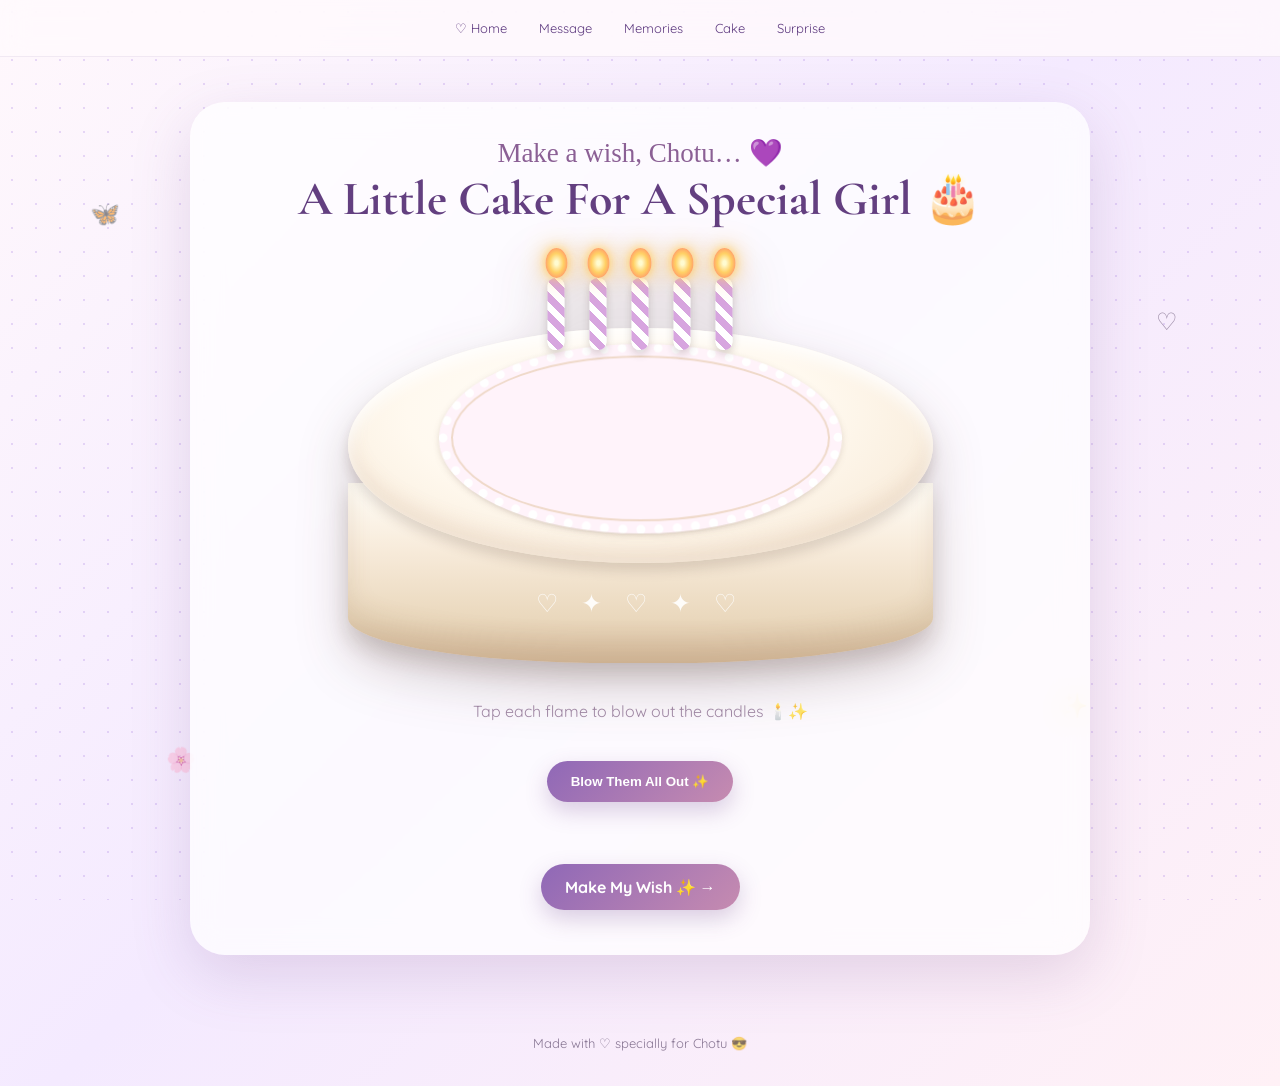
==== commit 2e09018f: "Update cake.html" ====
--- a/cake.html
+++ b/cake.html
@@ -10,16 +10,16 @@
 
 <style>
 
-/* ==============================
+/* =========================
    CAKE PAGE
-================================ */
+========================= */
 
 .cake-page{
   min-height:100vh;
   display:flex;
   justify-content:center;
   align-items:center;
-  padding:50px 12px;
+  padding:45px 10px;
 }
 
 .cake-card{
@@ -31,224 +31,213 @@
   background:rgba(255,255,255,.72);
   backdrop-filter:blur(15px);
 
-  box-shadow:0 20px 60px rgba(130,80,150,.18);
+  box-shadow:0 20px 60px rgba(120,80,140,.18);
 }
 
 .cake-intro{
   font-family:cursive;
   font-size:clamp(20px,4vw,27px);
-  color:#8c6095;
+  color:#8b6095;
 }
 
 .cake-card h1{
   font-size:clamp(30px,6vw,48px);
-  margin:8px 0 5px;
-}
-
-
-/* ==============================
-   BIG REALISTIC CSS CAKE
-================================ */
+  margin:8px 0 10px;
+}
+
+
+/* =========================
+   CAKE CONTAINER
+========================= */
 
 .cake-wrap{
-  margin-top:30px;
+  margin-top:25px;
 }
 
 .cake{
   position:relative;
 
-  /* LARGE CAKE */
-  width:min(650px,94vw);
-  height:390px;
-
-  margin:55px auto 10px;
+  width:min(650px,95vw);
+  height:410px;
+
+  margin:50px auto 5px;
 
   filter:drop-shadow(
-    0 22px 25px rgba(80,45,40,.22)
+    0 22px 25px rgba(70,40,30,.22)
   );
 }
 
 
-/* ==============================
-   CAKE SIDE
-================================ */
-
-.cake .layer.bottom{
-
-  position:absolute;
-
-  width:88%;
-  height:170px;
-
-  left:6%;
-  bottom:25px;
+/* =========================
+   CAKE BODY
+========================= */
+
+.layer.bottom{
+
+  position:absolute;
+
+  z-index:1;
+
+  left:5%;
+  bottom:20px;
+
+  width:90%;
+  height:180px;
 
   border-radius:
-    0 0 48% 48% /
-    0 0 30% 30%;
+    0 0 45% 45% /
+    0 0 25% 25%;
 
   background:
     linear-gradient(
       to bottom,
-      #fffdf6 0%,
-      #f9eee0 35%,
-      #ead7bf 75%,
-      #d9c0a1 100%
+      #fffdf7 0%,
+      #f8ecdc 35%,
+      #ead8bd 75%,
+      #d8bea0 100%
     );
 
   box-shadow:
-    inset 0 -18px 25px rgba(130,90,50,.12),
-    0 12px 18px rgba(80,50,30,.15);
-}
-
-
-/* Cake side cream decoration */
-
-.cake .layer.bottom::before{
-
-  content:"";
-
-  position:absolute;
-
-  left:0;
-  top:15px;
-
-  width:100%;
-  height:35px;
+    inset 0 -20px 25px rgba(120,80,40,.12),
+    0 12px 20px rgba(70,40,25,.15);
+}
+
+
+/* =========================
+   CAKE TOP OVAL
+========================= */
+
+.layer.top{
+
+  position:absolute;
+
+  z-index:4;
+
+  left:5%;
+  top:55px;
+
+  width:90%;
+  height:235px;
+
+  border-radius:50%;
 
   background:
     radial-gradient(
-      ellipse,
-      #fff 0%,
-      #fff 55%,
-      transparent 57%
+      ellipse at 45% 35%,
+      #fffefa 0%,
+      #fff9ef 45%,
+      #f4e3cd 100%
     );
 
-  background-size:45px 25px;
-}
-
-
-/* ==============================
-   CAKE TOP
-================================ */
-
-.cake .layer.top{
-
-  position:absolute;
-
-  z-index:3;
-
-  width:88%;
-  height:225px;
-
-  left:6%;
-  top:35px;
+  box-shadow:
+    inset 0 8px 15px rgba(255,255,255,.95),
+    inset 0 -12px 20px rgba(160,110,70,.13),
+    0 8px 12px rgba(70,40,25,.15);
+}
+
+
+/* =========================
+   PHOTO — PERFECT OVAL FIT
+========================= */
+
+.cake-photo{
+
+  position:absolute;
+
+  z-index:7;
+
+  /*
+     PHOTO SIZE MATCHES
+     THE CAKE TOP
+  */
+
+  left:20%;
+  top:72px;
+
+  width:60%;
+  height:185px;
+
+  object-fit:cover;
+
+  /*
+     Same oval perspective
+     as the cake surface
+  */
 
   border-radius:50%;
 
-  background:
-    linear-gradient(
-      145deg,
-      #fffef9,
-      #f7e9d7
-    );
+  border:8px solid #fffdf8;
 
   box-shadow:
-
-    inset 0 8px 15px rgba(255,255,255,.9),
-
-    inset 0 -12px 18px rgba(170,120,80,.12),
-
-    0 8px 12px rgba(70,40,25,.16);
-}
-
-
-/* ==============================
-   PHOTO INSIDE CAKE
-================================ */
-
-.cake-photo{
-
-  position:absolute;
-
-  z-index:6;
+    0 2px 5px rgba(70,40,30,.20),
+    inset 0 0 12px rgba(70,40,30,.10);
+
+  /*
+     Makes the image sit naturally
+     inside the cake top
+  */
+
+  transform:
+    perspective(900px)
+    rotateX(7deg);
+
+  transform-origin:center center;
+}
+
+
+/* =========================
+   CREAM RING
+   EXACTLY AROUND PHOTO
+========================= */
+
+.icing{
+
+  position:absolute;
+
+  z-index:8;
+
+  pointer-events:none;
+
+  left:19%;
+  top:69px;
 
   width:62%;
-  height:185px;
-
-  left:19%;
-  top:55px;
-
-  object-fit:cover;
-
-  /*
-     Makes photo look like it is
-     printed on the cake surface
-  */
+  height:191px;
 
   border-radius:50%;
 
-  border:8px solid #fff;
-
-  box-shadow:
-    0 2px 5px rgba(70,40,30,.15),
-    inset 0 0 10px rgba(80,50,30,.12);
-
-  background:#f5e9dc;
-}
-
-
-/* ==============================
-   CREAM RING AROUND PHOTO
-================================ */
-
-.cake .icing{
-
-  position:absolute;
-
-  z-index:7;
-
-  width:66%;
-  height:197px;
-
-  left:17%;
-  top:49px;
-
-  border-radius:50%;
-
-  border:10px dotted #fff;
-
-  pointer-events:none;
+  border:9px dotted #ffffff;
 
   filter:
     drop-shadow(
-      0 2px 3px rgba(80,50,30,.12)
+      0 2px 3px rgba(80,50,30,.15)
     );
-}
-
-
-/* ==============================
-   EXTRA CAKE CREAM DOTS
-================================ */
-
-.cake .icing::before{
+
+  transform:
+    perspective(900px)
+    rotateX(7deg);
+}
+
+
+/* Extra subtle cream line */
+
+.icing::after{
 
   content:"";
 
   position:absolute;
 
-  width:100%;
-  height:100%;
+  inset:3px;
 
   border-radius:50%;
 
-  border:3px solid rgba(239,216,190,.7);
-}
-
-
-/* ==============================
+  border:2px solid rgba(232,207,181,.7);
+}
+
+
+/* =========================
    CANDLES
-================================ */
+========================= */
 
 .candles{
 
@@ -256,7 +245,7 @@
 
   z-index:12;
 
-  top:-5px;
+  top:5px;
   left:50%;
 
   transform:translateX(-50%);
@@ -271,54 +260,53 @@
   position:relative;
 
   width:17px;
-  height:70px;
+  height:72px;
 
   border-radius:8px;
 
   background:
     repeating-linear-gradient(
       45deg,
-      #fff,
+      #fff 0px,
       #fff 7px,
-      #d9a6df 7px,
-      #d9a6df 14px
+      #d7a5df 7px,
+      #d7a5df 14px
     );
 
   box-shadow:
-    0 4px 8px rgba(60,40,40,.2);
-}
-
-
-/* ==============================
-   FLAME
-================================ */
+    0 4px 8px rgba(60,40,40,.20);
+}
+
+
+/* =========================
+   FLAMES
+========================= */
 
 .flame{
 
   position:absolute;
 
-  width:23px;
-  height:31px;
-
   left:50%;
-  top:-29px;
+  top:-30px;
+
+  width:22px;
+  height:30px;
 
   transform:translateX(-50%);
 
-  border-radius:
-    50% 50% 50% 50%;
+  border-radius:50% 50% 50% 50%;
 
   background:
     radial-gradient(
       ellipse at center,
       #fffbd0 10%,
       #ffd166 45%,
-      #ff9d68 75%
+      #ff9c68 75%
     );
 
   box-shadow:
     0 0 10px #ffd166,
-    0 0 25px rgba(255,180,60,.7);
+    0 0 24px rgba(255,180,60,.7);
 
   animation:flicker .8s infinite alternate;
 }
@@ -335,56 +323,39 @@
   to{
     transform:
       translateX(-50%)
-      scale(1.13)
+      scale(1.12)
       rotate(3deg);
   }
 }
 
 
-/* ==============================
-   CAKE DECORATIONS
-================================ */
-
-.cake::before{
-
-  content:"♡";
-
-  position:absolute;
-
-  z-index:10;
-
-  left:10%;
-  bottom:70px;
-
-  font-size:45px;
-
-  color:white;
-
-  opacity:.8;
-}
-
-.cake::after{
-
-  content:"✦";
-
-  position:absolute;
-
-  z-index:10;
-
-  right:10%;
-  bottom:70px;
-
-  font-size:38px;
-
-  color:white;
-
-  opacity:.8;
-}
-
-
-/* ==============================
-   TEXT
-================================ */
+/* =========================
+   CAKE SIDE DECORATION
+========================= */
+
+.layer.bottom::after{
+
+  content:"♡   ✦   ♡   ✦   ♡";
+
+  position:absolute;
+
+  left:0;
+  right:0;
+  bottom:45px;
+
+  text-align:center;
+
+  color:rgba(255,255,255,.9);
+
+  font-size:25px;
+
+  letter-spacing:8px;
+}
+
+
+/* =========================
+   HINT
+========================= */
 
 .hint{
 
@@ -392,7 +363,7 @@
 
   font-size:16px;
 
-  margin:15px 0 18px;
+  margin:18px 0;
 }
 
 #wishBtn{
@@ -401,47 +372,56 @@
 }
 
 
-/* ==============================
+/* =========================
    MOBILE
-================================ */
+========================= */
 
 @media(max-width:600px){
 
   .cake-card{
-    padding:30px 5px 40px;
+    padding:30px 4px 40px;
   }
 
   .cake{
-
     width:100%;
-
     height:340px;
 
-    transform:scale(.9);
-
-    transform-origin:
-      center top;
-
-    margin-bottom:-20px;
-  }
+    margin-top:35px;
+
+    transform:scale(.92);
+    transform-origin:top center;
+
+    margin-bottom:-25px;
+  }
+
+  /*
+     PHOTO REMAINS
+     PROPERLY ALIGNED
+  */
 
   .cake-photo{
 
-    width:61%;
+    left:20%;
+
+    top:69px;
+
+    width:60%;
+
+    height:154px;
+
+    border-width:6px;
+
+  }
+
+  .icing{
+
+    left:19%;
+
+    top:66px;
+
+    width:62%;
+
     height:160px;
-
-    top:57px;
-
-    border-width:6px;
-  }
-
-  .cake .icing{
-
-    width:65%;
-    height:172px;
-
-    left:17.5%;
-    top:51px;
 
     border-width:7px;
   }
@@ -452,7 +432,21 @@
 
   .candle{
     width:13px;
-    height:58px;
+    height:57px;
+  }
+
+}
+
+
+/* =========================
+   VERY SMALL PHONES
+========================= */
+
+@media(max-width:380px){
+
+  .cake{
+    transform:scale(.82);
+    margin-bottom:-60px;
   }
 
 }
@@ -463,14 +457,12 @@
 
 <body>
 
-<!-- Floating decorations -->
 <div class="floating f1">🦋</div>
 <div class="floating f2">♡</div>
 <div class="floating f3">🌸</div>
 <div class="floating f4">✨</div>
 
 
-<!-- Navigation -->
 <nav>
   <a href="index.html">♡ Home</a>
   <a href="message.html">Message</a>
@@ -493,45 +485,20 @@
   </h1>
 
 
-  <!-- =========================
-       CAKE
-  ========================== -->
-
   <div class="cake-wrap">
 
     <div class="cake">
 
-      <!-- Candles -->
-      <div class="candles">
-
-        <div class="candle">
-          <span class="flame"></span>
-        </div>
-
-        <div class="candle">
-          <span class="flame"></span>
-        </div>
-
-        <div class="candle">
-          <span class="flame"></span>
-        </div>
-
-        <div class="candle">
-          <span class="flame"></span>
-        </div>
-
-        <div class="candle">
-          <span class="flame"></span>
-        </div>
-
-      </div>
-
-
-      <!-- Cake top -->
+
+      <!-- CAKE BODY -->
+      <div class="layer bottom"></div>
+
+
+      <!-- CAKE TOP -->
       <div class="layer top"></div>
 
 
-      <!-- ONLY PHOTO USED -->
+      <!-- PHOTO INSIDE CAKE -->
       <img
         class="cake-photo"
         src="photo1.jpg"
@@ -539,12 +506,34 @@
       >
 
 
-      <!-- Cream around photo -->
+      <!-- CREAM AROUND PHOTO -->
       <div class="icing"></div>
 
 
-      <!-- Cake body -->
-      <div class="layer bottom"></div>
+      <!-- CANDLES -->
+      <div class="candles">
+
+        <div class="candle">
+          <span class="flame"></span>
+        </div>
+
+        <div class="candle">
+          <span class="flame"></span>
+        </div>
+
+        <div class="candle">
+          <span class="flame"></span>
+        </div>
+
+        <div class="candle">
+          <span class="flame"></span>
+        </div>
+
+        <div class="candle">
+          <span class="flame"></span>
+        </div>
+
+      </div>
 
     </div>
 
@@ -563,7 +552,6 @@
 
   <br><br>
 
-
   <a class="btn" href="surprise.html">
     Make My Wish ✨ →
   </a>
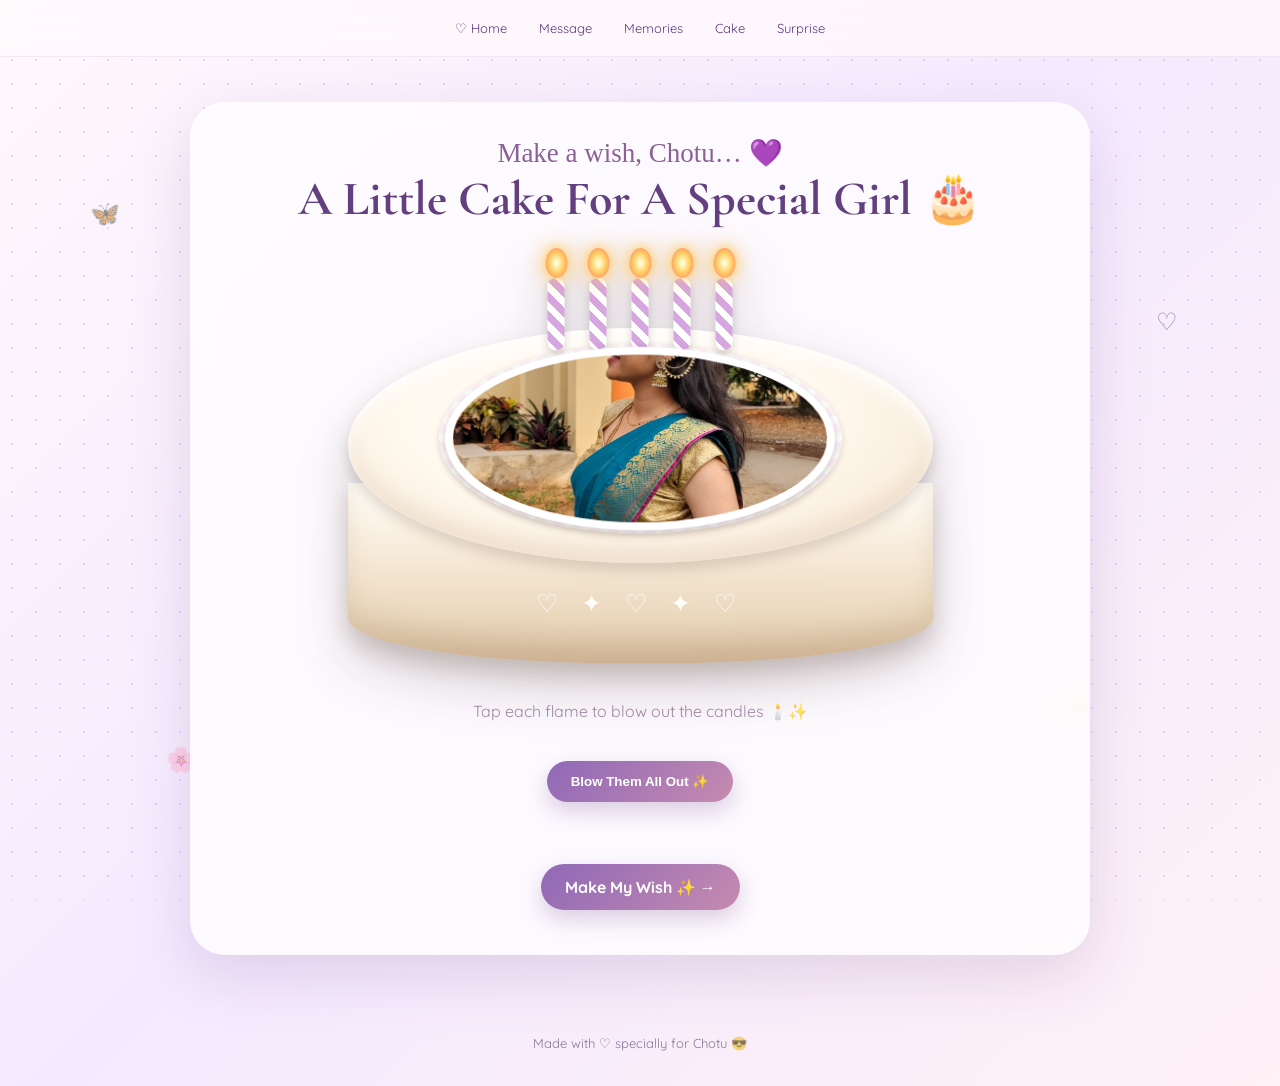
==== commit ab94f547: "Update cake.html" ====
--- a/cake.html
+++ b/cake.html
@@ -437,7 +437,61 @@
 
 }
 
-
+/* =================================
+   FINAL PHOTO FIX
+   ================================= */
+
+.cake-photo-visible {
+  position: absolute !important;
+
+  z-index: 999 !important;
+
+  display: block !important;
+  visibility: visible !important;
+  opacity: 1 !important;
+
+  left: 20% !important;
+  top: 72px !important;
+
+  width: 60% !important;
+  height: 185px !important;
+
+  object-fit: cover !important;
+
+  border-radius: 50% !important;
+
+  border: 8px solid #ffffff !important;
+
+  background: #f5e9dc !important;
+
+  box-sizing: border-box !important;
+
+  box-shadow:
+    0 3px 8px rgba(50,30,20,.25) !important;
+
+  transform:
+    perspective(900px)
+    rotateX(7deg) !important;
+
+  transform-origin: center center !important;
+}
+
+
+/* Keep photo visible on mobile */
+
+@media(max-width:600px){
+
+  .cake-photo-visible {
+    left: 20% !important;
+    top: 69px !important;
+
+    width: 60% !important;
+    height: 154px !important;
+
+    border-width: 6px !important;
+  }
+
+}
 /* =========================
    VERY SMALL PHONES
 ========================= */
@@ -499,11 +553,11 @@
 
 
       <!-- PHOTO INSIDE CAKE -->
-      <img
-        class="cake-photo"
-        src="photo1.jpg"
-        alt="Heni"
-      >
+       <img
+  src="photo1.jpg"
+  alt="Heni"
+  class="cake-photo-visible"
+>
 
 
       <!-- CREAM AROUND PHOTO -->
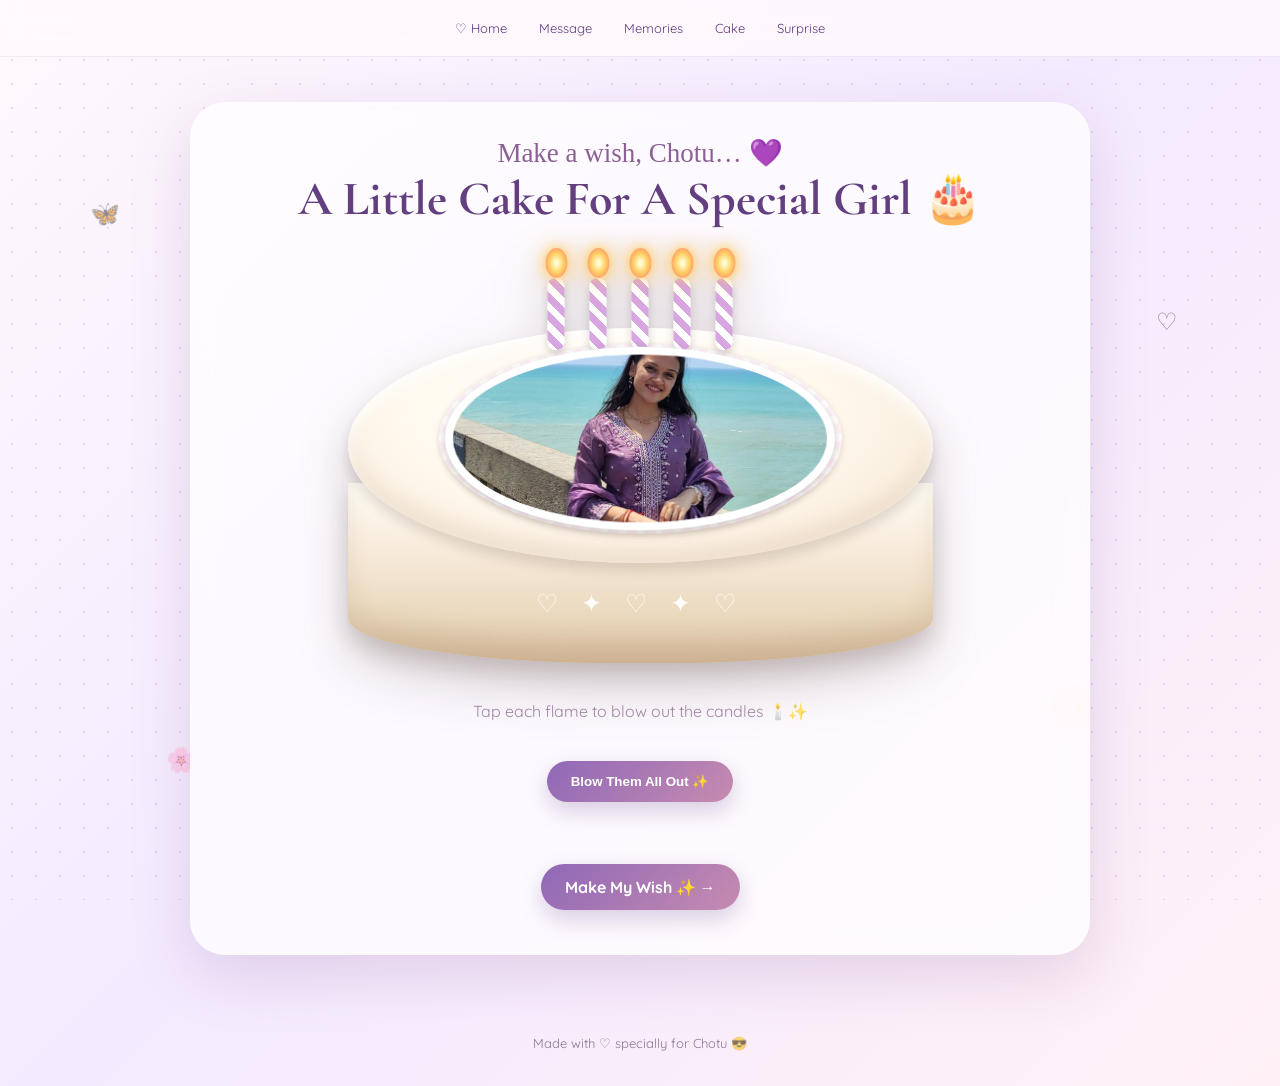
==== commit d8407409: "Update cake.html" ====
--- a/cake.html
+++ b/cake.html
@@ -554,7 +554,7 @@
 
       <!-- PHOTO INSIDE CAKE -->
        <img
-  src="photo1.jpg"
+  src="photo2.jpg"
   alt="Heni"
   class="cake-photo-visible"
 >
